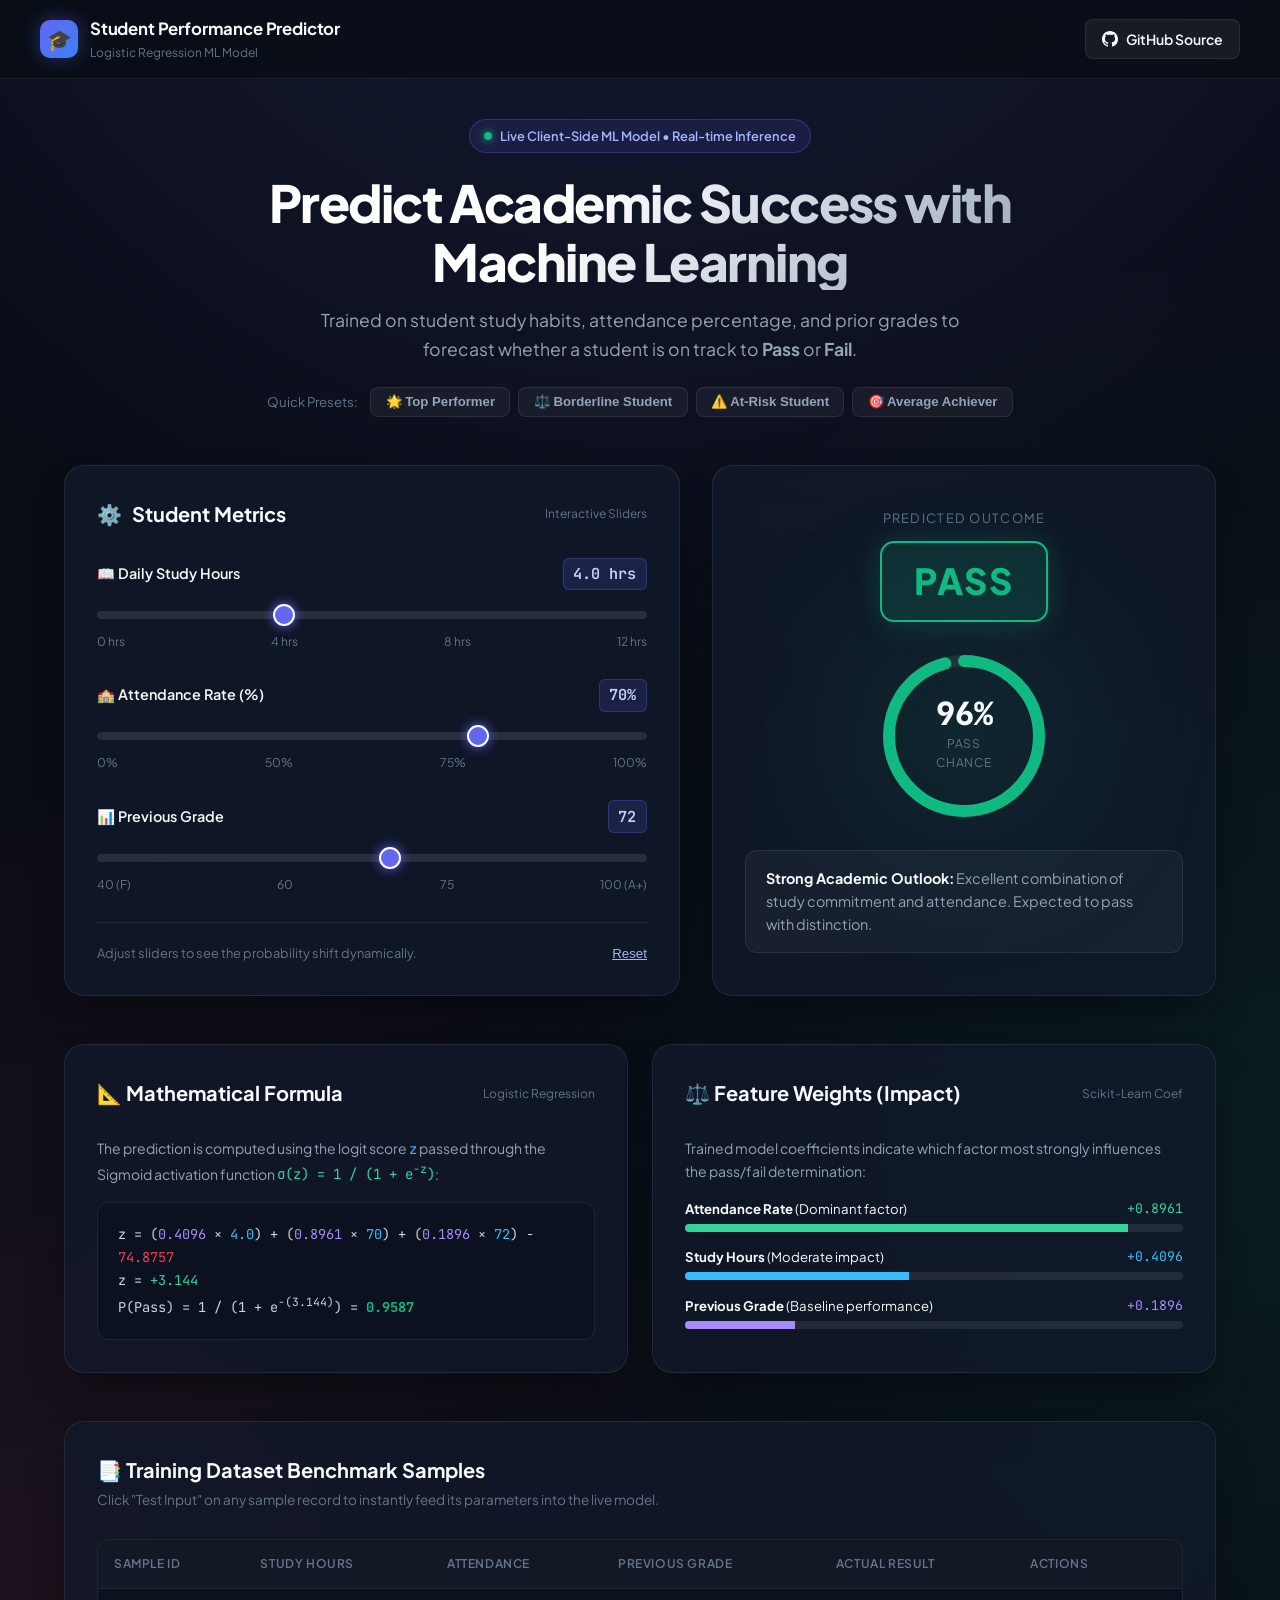
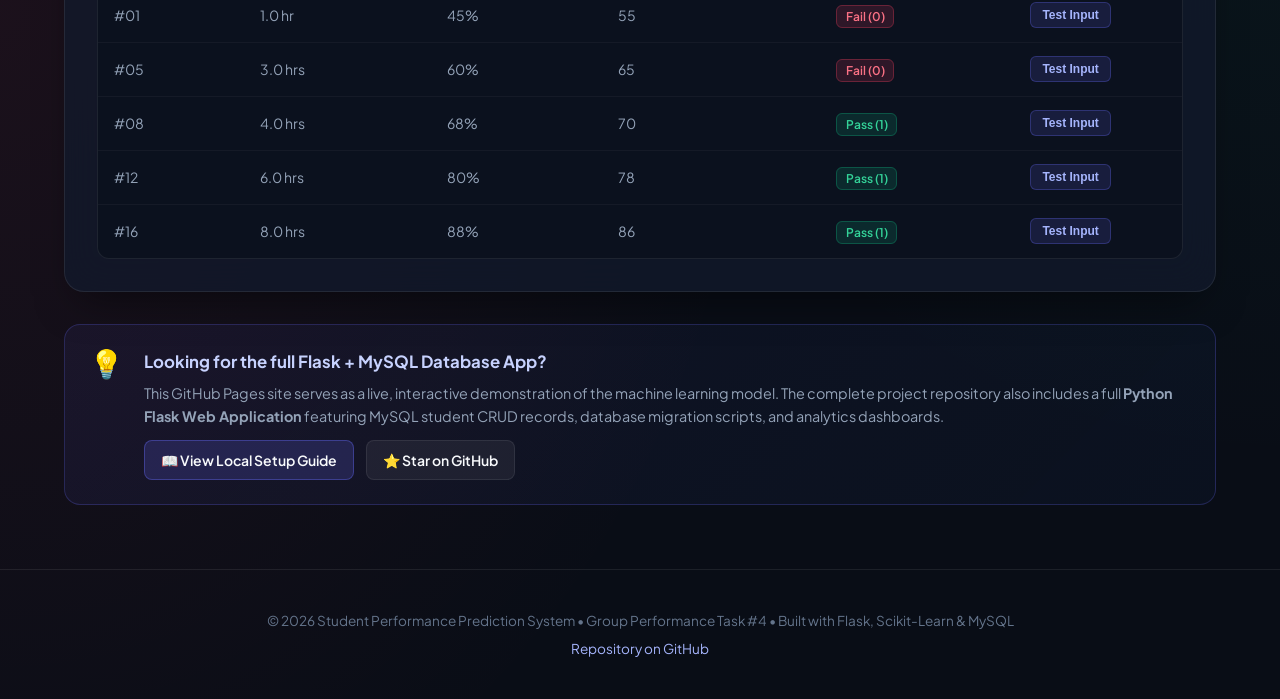
==== index.html @ 63a88fae "Add interactive ML live demo for GitHub Pages" ====
<!DOCTYPE html>
<html lang="en">
<head>
    <meta charset="UTF-8">
    <meta name="viewport" content="width=device-width, initial-scale=1.0">
    <title>Student Performance Prediction System | Live Interactive Demo</title>
    <meta name="description" content="Interactive browser demo of the Student Performance Prediction System powered by Scikit-Learn Logistic Regression.">
    <!-- Google Fonts -->
    <link rel="preconnect" href="https://fonts.googleapis.com">
    <link rel="preconnect" href="https://fonts.gstatic.com" crossorigin>
    <link href="https://fonts.googleapis.com/css2?family=Plus+Jakarta+Sans:wght@300;400;500;600;700;800&family=JetBrains+Mono:wght@400;500;600&display=swap" rel="stylesheet">
    <style>
        :root {
            --bg-base: #090d16;
            --bg-card: rgba(18, 26, 44, 0.75);
            --bg-card-hover: rgba(26, 37, 63, 0.85);
            --border-card: rgba(255, 255, 255, 0.08);
            --border-highlight: rgba(99, 102, 241, 0.35);
            --text-primary: #f8fafc;
            --text-secondary: #94a3b8;
            --text-muted: #64748b;
            --accent-primary: #6366f1;
            --accent-primary-hover: #4f46e5;
            --accent-glow: rgba(99, 102, 241, 0.3);
            --pass-color: #10b981;
            --pass-glow: rgba(16, 185, 129, 0.25);
            --fail-color: #f43f5e;
            --fail-glow: rgba(244, 63, 94, 0.25);
            --warning-color: #f59e0b;
        }

        * {
            box-sizing: border-box;
            margin: 0;
            padding: 0;
        }

        body {
            font-family: 'Plus Jakarta Sans', sans-serif;
            background-color: var(--bg-base);
            color: var(--text-primary);
            min-height: 100vh;
            line-height: 1.6;
            overflow-x: hidden;
            position: relative;
            background-image: 
                radial-gradient(ellipse 80% 50% at 50% -20%, rgba(99, 102, 241, 0.18), transparent),
                radial-gradient(ellipse 60% 40% at 100% 50%, rgba(16, 185, 129, 0.08), transparent),
                radial-gradient(ellipse 60% 40% at 0% 70%, rgba(244, 63, 94, 0.08), transparent);
        }

        /* Top Bar */
        .top-navbar {
            backdrop-filter: blur(16px);
            background: rgba(9, 13, 22, 0.85);
            border-bottom: 1px solid var(--border-card);
            position: sticky;
            top: 0;
            z-index: 100;
            padding: 1rem 1.5rem;
        }

        .nav-container {
            max-width: 1200px;
            margin: 0 auto;
            display: flex;
            align-items: center;
            justify-content: space-between;
            gap: 1rem;
        }

        .brand-badge {
            display: flex;
            align-items: center;
            gap: 0.75rem;
            text-decoration: none;
            color: var(--text-primary);
        }

        .brand-icon {
            width: 38px;
            height: 38px;
            border-radius: 10px;
            background: linear-gradient(135deg, #6366f1, #3b82f6);
            display: flex;
            align-items: center;
            justify-content: center;
            font-size: 1.25rem;
            box-shadow: 0 0 20px rgba(99, 102, 241, 0.4);
        }

        .brand-name {
            font-size: 1.05rem;
            font-weight: 700;
            letter-spacing: -0.01em;
        }

        .nav-actions {
            display: flex;
            align-items: center;
            gap: 0.75rem;
        }

        .btn-gh {
            display: inline-flex;
            align-items: center;
            gap: 0.5rem;
            padding: 0.5rem 1rem;
            font-size: 0.875rem;
            font-weight: 600;
            border-radius: 8px;
            background: rgba(255, 255, 255, 0.06);
            border: 1px solid var(--border-card);
            color: var(--text-primary);
            text-decoration: none;
            transition: all 0.2s ease;
        }

        .btn-gh:hover {
            background: rgba(255, 255, 255, 0.12);
            border-color: rgba(255, 255, 255, 0.2);
            transform: translateY(-1px);
        }

        /* Container */
        .page-container {
            max-width: 1200px;
            margin: 0 auto;
            padding: 2.5rem 1.5rem 4rem;
        }

        /* Hero */
        .hero-banner {
            text-align: center;
            max-width: 780px;
            margin: 0 auto 3rem;
        }

        .pill-badge {
            display: inline-flex;
            align-items: center;
            gap: 0.5rem;
            padding: 0.35rem 0.9rem;
            background: rgba(99, 102, 241, 0.12);
            border: 1px solid rgba(99, 102, 241, 0.3);
            border-radius: 9999px;
            font-size: 0.8rem;
            font-weight: 600;
            color: #a5b4fc;
            margin-bottom: 1.25rem;
        }

        .pill-dot {
            width: 8px;
            height: 8px;
            border-radius: 50%;
            background: #10b981;
            box-shadow: 0 0 10px #10b981;
            animation: pulse-dot 2s infinite;
        }

        @keyframes pulse-dot {
            0%, 100% { opacity: 1; transform: scale(1); }
            50% { opacity: 0.5; transform: scale(0.85); }
        }

        .hero-title {
            font-size: clamp(2rem, 4vw, 3.25rem);
            font-weight: 800;
            letter-spacing: -0.03em;
            line-height: 1.15;
            margin-bottom: 1rem;
            background: linear-gradient(135deg, #ffffff 40%, #94a3b8 100%);
            -webkit-background-clip: text;
            -webkit-text-fill-color: transparent;
        }

        .hero-subtitle {
            font-size: 1.1rem;
            color: var(--text-secondary);
            max-width: 650px;
            margin: 0 auto 1.5rem;
        }

        /* Preset Chips */
        .presets-row {
            display: flex;
            align-items: center;
            justify-content: center;
            flex-wrap: wrap;
            gap: 0.5rem;
            margin-top: 1rem;
        }

        .preset-chip {
            padding: 0.4rem 0.9rem;
            font-size: 0.825rem;
            font-weight: 600;
            border-radius: 8px;
            background: rgba(255, 255, 255, 0.05);
            border: 1px solid var(--border-card);
            color: var(--text-secondary);
            cursor: pointer;
            transition: all 0.2s ease;
        }

        .preset-chip:hover {
            background: rgba(99, 102, 241, 0.15);
            border-color: var(--accent-primary);
            color: var(--text-primary);
            transform: translateY(-1px);
        }

        /* Main Predictor Grid */
        .predictor-grid {
            display: grid;
            grid-template-columns: 1.1fr 0.9fr;
            gap: 2rem;
            margin-bottom: 3rem;
        }

        @media (max-width: 900px) {
            .predictor-grid {
                grid-template-columns: 1fr;
            }
        }

        /* Glass Cards */
        .glass-card {
            background: var(--bg-card);
            backdrop-filter: blur(20px);
            border: 1px solid var(--border-card);
            border-radius: 20px;
            padding: 2rem;
            box-shadow: 0 20px 40px -15px rgba(0, 0, 0, 0.5);
            position: relative;
            transition: border-color 0.3s ease;
        }

        .glass-card:hover {
            border-color: var(--border-highlight);
        }

        .card-header {
            display: flex;
            align-items: center;
            justify-content: space-between;
            margin-bottom: 1.75rem;
        }

        .card-title {
            font-size: 1.25rem;
            font-weight: 700;
            display: flex;
            align-items: center;
            gap: 0.6rem;
        }

        /* Slider Input Groups */
        .input-group {
            margin-bottom: 1.75rem;
        }

        .input-header {
            display: flex;
            justify-content: space-between;
            align-items: baseline;
            margin-bottom: 0.6rem;
        }

        .input-label {
            font-size: 0.9rem;
            font-weight: 600;
            color: var(--text-primary);
            display: flex;
            align-items: center;
            gap: 0.4rem;
        }

        .input-value-badge {
            font-family: 'JetBrains Mono', monospace;
            font-size: 0.95rem;
            font-weight: 600;
            padding: 0.2rem 0.6rem;
            border-radius: 6px;
            background: rgba(99, 102, 241, 0.15);
            color: #c7d2fe;
            border: 1px solid rgba(99, 102, 241, 0.3);
        }

        .range-slider {
            -webkit-appearance: none;
            width: 100%;
            height: 8px;
            border-radius: 4px;
            background: rgba(255, 255, 255, 0.1);
            outline: none;
            cursor: pointer;
            transition: background 0.2s;
        }

        .range-slider::-webkit-slider-thumb {
            -webkit-appearance: none;
            appearance: none;
            width: 22px;
            height: 22px;
            border-radius: 50%;
            background: var(--accent-primary);
            box-shadow: 0 0 12px var(--accent-primary);
            cursor: pointer;
            border: 2px solid #ffffff;
            transition: transform 0.1s ease, box-shadow 0.2s ease;
        }

        .range-slider::-webkit-slider-thumb:hover {
            transform: scale(1.15);
            box-shadow: 0 0 18px var(--accent-primary);
        }

        .slider-scale {
            display: flex;
            justify-content: space-between;
            font-size: 0.75rem;
            color: var(--text-muted);
            margin-top: 0.4rem;
        }

        /* Result Card */
        .result-card {
            display: flex;
            flex-direction: column;
            justify-content: center;
            align-items: center;
            text-align: center;
            position: relative;
            overflow: hidden;
        }

        .result-glow {
            position: absolute;
            width: 250px;
            height: 250px;
            border-radius: 50%;
            top: 50%;
            left: 50%;
            transform: translate(-50%, -50%);
            filter: blur(80px);
            z-index: 0;
            pointer-events: none;
            transition: background 0.5s ease;
        }

        .result-content {
            position: relative;
            z-index: 1;
            width: 100%;
        }

        .status-badge {
            display: inline-block;
            font-size: 2.25rem;
            font-weight: 800;
            letter-spacing: 0.05em;
            text-transform: uppercase;
            padding: 0.6rem 2rem;
            border-radius: 14px;
            margin-bottom: 1.5rem;
            transition: all 0.3s cubic-bezier(0.34, 1.56, 0.64, 1);
        }

        .status-pass {
            background: rgba(16, 185, 129, 0.15);
            border: 2px solid var(--pass-color);
            color: var(--pass-color);
            box-shadow: 0 0 30px var(--pass-glow);
        }

        .status-fail {
            background: rgba(244, 63, 94, 0.15);
            border: 2px solid var(--fail-color);
            color: var(--fail-color);
            box-shadow: 0 0 30px var(--fail-glow);
        }

        /* Circular Meter */
        .meter-container {
            position: relative;
            width: 180px;
            height: 180px;
            margin: 0 auto 1.5rem;
        }

        .meter-svg {
            transform: rotate(-90deg);
            width: 180px;
            height: 180px;
        }

        .meter-bg {
            fill: none;
            stroke: rgba(255, 255, 255, 0.08);
            stroke-width: 12;
        }

        .meter-progress {
            fill: none;
            stroke-width: 12;
            stroke-linecap: round;
            stroke-dasharray: 471;
            stroke-dashoffset: 471;
            transition: stroke-dashoffset 0.6s ease, stroke 0.3s ease;
        }

        .meter-center {
            position: absolute;
            top: 50%;
            left: 50%;
            transform: translate(-50%, -50%);
            display: flex;
            flex-direction: column;
            align-items: center;
        }

        .meter-percent {
            font-size: 2rem;
            font-weight: 800;
            font-family: 'JetBrains Mono', monospace;
            line-height: 1;
        }

        .meter-caption {
            font-size: 0.75rem;
            color: var(--text-muted);
            text-transform: uppercase;
            letter-spacing: 0.08em;
            margin-top: 0.3rem;
        }

        .recommendation-box {
            background: rgba(255, 255, 255, 0.04);
            border: 1px solid var(--border-card);
            border-radius: 12px;
            padding: 1rem 1.25rem;
            font-size: 0.9rem;
            color: var(--text-secondary);
            margin-top: 1rem;
            text-align: left;
        }

        .recommendation-box strong {
            color: var(--text-primary);
        }

        /* Formula & Weights Section */
        .details-grid {
            display: grid;
            grid-template-columns: 1fr 1fr;
            gap: 1.5rem;
            margin-bottom: 3rem;
        }

        @media (max-width: 768px) {
            .details-grid {
                grid-template-columns: 1fr;
            }
        }

        .code-box {
            font-family: 'JetBrains Mono', monospace;
            background: #0b111e;
            border: 1px solid var(--border-card);
            border-radius: 12px;
            padding: 1.25rem;
            font-size: 0.85rem;
            color: #cbd5e1;
            line-height: 1.7;
            overflow-x: auto;
        }

        .code-hl-var { color: #38bdf8; }
        .code-hl-val { color: #a78bfa; }
        .code-hl-op { color: #f43f5e; }
        .code-hl-fn { color: #34d399; }

        /* Dataset Table */
        .table-container {
            overflow-x: auto;
            border-radius: 12px;
            border: 1px solid var(--border-card);
            background: #0b111e;
        }

        table {
            width: 100%;
            border-collapse: collapse;
            text-align: left;
            font-size: 0.875rem;
        }

        th {
            background: rgba(255, 255, 255, 0.03);
            color: var(--text-muted);
            font-weight: 600;
            padding: 0.9rem 1rem;
            border-bottom: 1px solid var(--border-card);
            text-transform: uppercase;
            font-size: 0.75rem;
            letter-spacing: 0.05em;
        }

        td {
            padding: 0.85rem 1rem;
            border-bottom: 1px solid rgba(255, 255, 255, 0.04);
            color: var(--text-secondary);
        }

        tr:last-child td {
            border-bottom: none;
        }

        tr:hover td {
            background: rgba(255, 255, 255, 0.02);
        }

        .badge-pill-sm {
            padding: 0.2rem 0.55rem;
            border-radius: 6px;
            font-size: 0.75rem;
            font-weight: 600;
        }

        .badge-pass { background: rgba(16, 185, 129, 0.15); color: #34d399; border: 1px solid rgba(16, 185, 129, 0.3); }
        .badge-fail { background: rgba(244, 63, 94, 0.15); color: #fb7185; border: 1px solid rgba(244, 63, 94, 0.3); }

        .btn-test-row {
            padding: 0.3rem 0.7rem;
            border-radius: 6px;
            font-size: 0.75rem;
            font-weight: 600;
            background: rgba(99, 102, 241, 0.15);
            border: 1px solid rgba(99, 102, 241, 0.3);
            color: #a5b4fc;
            cursor: pointer;
            transition: all 0.2s ease;
        }

        .btn-test-row:hover {
            background: var(--accent-primary);
            color: #ffffff;
        }

        /* Architecture comparison card */
        .callout-box {
            background: linear-gradient(135deg, rgba(99, 102, 241, 0.08), rgba(59, 130, 246, 0.04));
            border: 1px solid rgba(99, 102, 241, 0.25);
            border-radius: 16px;
            padding: 1.5rem;
            margin-top: 2rem;
            display: flex;
            align-items: flex-start;
            gap: 1.25rem;
        }

        .callout-icon {
            font-size: 1.75rem;
            line-height: 1;
        }

        .callout-content h4 {
            font-size: 1.05rem;
            margin-bottom: 0.4rem;
            color: #c7d2fe;
        }

        .callout-content p {
            font-size: 0.9rem;
            color: var(--text-secondary);
            margin-bottom: 0.75rem;
        }

        footer {
            text-align: center;
            padding: 2.5rem 1rem;
            font-size: 0.85rem;
            color: var(--text-muted);
            border-top: 1px solid var(--border-card);
        }

        footer a {
            color: #a5b4fc;
            text-decoration: none;
        }

        footer a:hover {
            text-decoration: underline;
        }
    </style>
</head>
<body>

    <!-- Navigation Header -->
    <header class="top-navbar">
        <div class="nav-container">
            <a href="#" class="brand-badge">
                <div class="brand-icon">🎓</div>
                <div>
                    <div class="brand-name">Student Performance Predictor</div>
                    <div style="font-size: 0.75rem; color: var(--text-muted);">Logistic Regression ML Model</div>
                </div>
            </a>
            <div class="nav-actions">
                <a href="https://github.com/03DxD12/Student-Performance-Prediction-System" target="_blank" rel="noopener noreferrer" class="btn-gh">
                    <svg height="16" width="16" viewBox="0 0 16 16" fill="currentColor">
                        <path d="M8 0C3.58 0 0 3.58 0 8c0 3.54 2.29 6.53 5.47 7.59.4.07.55-.17.55-.38 0-.19-.01-.82-.01-1.49-2.01.37-2.53-.49-2.69-.94-.09-.23-.48-.94-.82-1.13-.28-.15-.68-.52-.01-.53.63-.01 1.08.58 1.23.82.72 1.21 1.87.87 2.33.66.07-.52.28-.87.51-1.07-1.78-.2-3.64-.89-3.64-3.95 0-.87.31-1.59.82-2.15-.08-.2-.36-1.02.08-2.12 0 0 .67-.21 2.2.82.64-.18 1.32-.27 2-.27.68 0 1.36.09 2 .27 1.53-1.04 2.2-.82 2.2-.82.44 1.1.16 1.92.08 2.12.51.56.82 1.27.82 2.15 0 3.07-1.87 3.75-3.65 3.95.29.25.54.73.54 1.48 0 1.07-.01 1.93-.01 2.2 0 .21.15.46.55.38A8.013 8.013 0 0016 8c0-4.42-3.58-8-8-8z"></path>
                    </svg>
                    GitHub Source
                </a>
            </div>
        </div>
    </header>

    <main class="page-container">
        <!-- Hero Section -->
        <section class="hero-banner">
            <div class="pill-badge">
                <span class="pill-dot"></span>
                Live Client-Side ML Model &bull; Real-time Inference
            </div>
            <h1 class="hero-title">Predict Academic Success with Machine Learning</h1>
            <p class="hero-subtitle">
                Trained on student study habits, attendance percentage, and prior grades to forecast whether a student is on track to <strong>Pass</strong> or <strong>Fail</strong>.
            </p>

            <div class="presets-row">
                <span style="font-size: 0.825rem; color: var(--text-muted); margin-right: 0.25rem;">Quick Presets:</span>
                <button class="preset-chip" onclick="applyPreset(7.5, 88, 85)">🌟 Top Performer</button>
                <button class="preset-chip" onclick="applyPreset(4.0, 70, 72)">⚖️ Borderline Student</button>
                <button class="preset-chip" onclick="applyPreset(1.5, 52, 58)">⚠️ At-Risk Student</button>
                <button class="preset-chip" onclick="applyPreset(5.0, 80, 75)">🎯 Average Achiever</button>
            </div>
        </section>

        <!-- Predictor Grid -->
        <div class="predictor-grid">
            <!-- Inputs Card -->
            <div class="glass-card">
                <div class="card-header">
                    <h2 class="card-title">
                        <span>⚙️</span> Student Metrics
                    </h2>
                    <span style="font-size: 0.75rem; color: var(--text-muted);">Interactive Sliders</span>
                </div>

                <!-- Study Hours Input -->
                <div class="input-group">
                    <div class="input-header">
                        <label class="input-label" for="studyHoursSlider">
                            📖 Daily Study Hours
                        </label>
                        <span class="input-value-badge" id="studyHoursValue">4.0 hrs</span>
                    </div>
                    <input type="range" class="range-slider" id="studyHoursSlider" min="0" max="12" step="0.5" value="4.0" oninput="updatePrediction()">
                    <div class="slider-scale">
                        <span>0 hrs</span>
                        <span>4 hrs</span>
                        <span>8 hrs</span>
                        <span>12 hrs</span>
                    </div>
                </div>

                <!-- Attendance Rate Input -->
                <div class="input-group">
                    <div class="input-header">
                        <label class="input-label" for="attendanceSlider">
                            🏫 Attendance Rate (%)
                        </label>
                        <span class="input-value-badge" id="attendanceValue">70%</span>
                    </div>
                    <input type="range" class="range-slider" id="attendanceSlider" min="0" max="100" step="1" value="70" oninput="updatePrediction()">
                    <div class="slider-scale">
                        <span>0%</span>
                        <span>50%</span>
                        <span>75%</span>
                        <span>100%</span>
                    </div>
                </div>

                <!-- Previous Grade Input -->
                <div class="input-group">
                    <div class="input-header">
                        <label class="input-label" for="gradeSlider">
                            📊 Previous Grade
                        </label>
                        <span class="input-value-badge" id="gradeValue">72</span>
                    </div>
                    <input type="range" class="range-slider" id="gradeSlider" min="40" max="100" step="1" value="72" oninput="updatePrediction()">
                    <div class="slider-scale">
                        <span>40 (F)</span>
                        <span>60</span>
                        <span>75</span>
                        <span>100 (A+)</span>
                    </div>
                </div>

                <div style="margin-top: 1.5rem; padding-top: 1.25rem; border-top: 1px solid var(--border-card); font-size: 0.8rem; color: var(--text-muted); display: flex; align-items: center; justify-content: space-between;">
                    <span>Adjust sliders to see the probability shift dynamically.</span>
                    <button onclick="applyPreset(4.0, 70, 72)" style="background: none; border: none; color: #a5b4fc; cursor: pointer; text-decoration: underline;">Reset</button>
                </div>
            </div>

            <!-- Result Card -->
            <div class="glass-card result-card" id="resultCard">
                <div class="result-glow" id="resultGlow"></div>
                <div class="result-content">
                    <div style="font-size: 0.8rem; text-transform: uppercase; letter-spacing: 0.1em; color: var(--text-muted); margin-bottom: 0.75rem;">
                        Predicted Outcome
                    </div>

                    <div class="status-badge status-pass" id="statusBadge">
                        PASS
                    </div>

                    <!-- Circular Progress Meter -->
                    <div class="meter-container">
                        <svg class="meter-svg" viewBox="0 0 180 180">
                            <circle class="meter-bg" cx="90" cy="90" r="75"></circle>
                            <circle class="meter-progress" id="meterCircle" cx="90" cy="90" r="75"></circle>
                        </svg>
                        <div class="meter-center">
                            <span class="meter-percent" id="meterPercent">87%</span>
                            <span class="meter-caption">Pass Chance</span>
                        </div>
                    </div>

                    <div class="recommendation-box" id="recommendationText">
                        <strong>Strong Outlook:</strong> Current attendance and study habits place this student safely above the passing threshold.
                    </div>
                </div>
            </div>
        </div>

        <!-- Technical Model Insights & Formula -->
        <div class="details-grid">
            <!-- Mathematical Formulation -->
            <div class="glass-card">
                <div class="card-header">
                    <h3 class="card-title">📐 Mathematical Formula</h3>
                    <span style="font-size: 0.75rem; color: var(--text-muted);">Logistic Regression</span>
                </div>
                <p style="font-size: 0.875rem; color: var(--text-secondary); margin-bottom: 1rem;">
                    The prediction is computed using the logit score <span style="font-family: 'JetBrains Mono'; color: #38bdf8;">z</span> passed through the Sigmoid activation function <span style="font-family: 'JetBrains Mono'; color: #34d399;">&sigma;(z) = 1 / (1 + e<sup>-z</sup>)</span>:
                </p>

                <div class="code-box" id="formulaBox">
                    z = (<span class="code-hl-val">0.4096</span> &times; <span class="code-hl-var" id="fHours">4.0</span>) 
                      + (<span class="code-hl-val">0.8961</span> &times; <span class="code-hl-var" id="fAtt">70</span>) 
                      + (<span class="code-hl-val">0.1896</span> &times; <span class="code-hl-var" id="fGrade">72</span>) 
                      - <span class="code-hl-op">74.8757</span><br>
                    z = <span class="code-hl-fn" id="fZValue">+3.018</span><br>
                    P(Pass) = 1 / (1 + e<sup>-(<span id="fZVal2">3.018</span>)</sup>) = <strong style="color: #10b981;" id="fProb">0.9534</strong>
                </div>
            </div>

            <!-- Feature Weights & Importance -->
            <div class="glass-card">
                <div class="card-header">
                    <h3 class="card-title">⚖️ Feature Weights (Impact)</h3>
                    <span style="font-size: 0.75rem; color: var(--text-muted);">Scikit-Learn Coef</span>
                </div>
                <p style="font-size: 0.875rem; color: var(--text-secondary); margin-bottom: 1rem;">
                    Trained model coefficients indicate which factor most strongly influences the pass/fail determination:
                </p>

                <div style="display: flex; flex-direction: column; gap: 0.9rem;">
                    <div>
                        <div style="display: flex; justify-content: space-between; font-size: 0.825rem; margin-bottom: 0.3rem;">
                            <span><strong>Attendance Rate</strong> (Dominant factor)</span>
                            <span style="font-family: 'JetBrains Mono'; color: #34d399;">+0.8961</span>
                        </div>
                        <div style="background: rgba(255,255,255,0.08); height: 8px; border-radius: 4px; overflow: hidden;">
                            <div style="background: #34d399; width: 89%; height: 100%;"></div>
                        </div>
                    </div>

                    <div>
                        <div style="display: flex; justify-content: space-between; font-size: 0.825rem; margin-bottom: 0.3rem;">
                            <span><strong>Study Hours</strong> (Moderate impact)</span>
                            <span style="font-family: 'JetBrains Mono'; color: #38bdf8;">+0.4096</span>
                        </div>
                        <div style="background: rgba(255,255,255,0.08); height: 8px; border-radius: 4px; overflow: hidden;">
                            <div style="background: #38bdf8; width: 45%; height: 100%;"></div>
                        </div>
                    </div>

                    <div>
                        <div style="display: flex; justify-content: space-between; font-size: 0.825rem; margin-bottom: 0.3rem;">
                            <span><strong>Previous Grade</strong> (Baseline performance)</span>
                            <span style="font-family: 'JetBrains Mono'; color: #a78bfa;">+0.1896</span>
                        </div>
                        <div style="background: rgba(255,255,255,0.08); height: 8px; border-radius: 4px; overflow: hidden;">
                            <div style="background: #a78bfa; width: 22%; height: 100%;"></div>
                        </div>
                    </div>
                </div>
            </div>
        </div>

        <!-- Sample Dataset Explorer -->
        <div class="glass-card" style="margin-bottom: 2rem;">
            <div class="card-header">
                <div>
                    <h3 class="card-title">📑 Training Dataset Benchmark Samples</h3>
                    <p style="font-size: 0.85rem; color: var(--text-muted); margin-top: 0.2rem;">Click "Test Input" on any sample record to instantly feed its parameters into the live model.</p>
                </div>
            </div>

            <div class="table-container">
                <table>
                    <thead>
                        <tr>
                            <th>Sample ID</th>
                            <th>Study Hours</th>
                            <th>Attendance</th>
                            <th>Previous Grade</th>
                            <th>Actual Result</th>
                            <th>Actions</th>
                        </tr>
                    </thead>
                    <tbody>
                        <tr>
                            <td>#01</td>
                            <td>1.0 hr</td>
                            <td>45%</td>
                            <td>55</td>
                            <td><span class="badge-pill-sm badge-fail">Fail (0)</span></td>
                            <td><button class="btn-test-row" onclick="applyPreset(1.0, 45, 55)">Test Input</button></td>
                        </tr>
                        <tr>
                            <td>#05</td>
                            <td>3.0 hrs</td>
                            <td>60%</td>
                            <td>65</td>
                            <td><span class="badge-pill-sm badge-fail">Fail (0)</span></td>
                            <td><button class="btn-test-row" onclick="applyPreset(3.0, 60, 65)">Test Input</button></td>
                        </tr>
                        <tr>
                            <td>#08</td>
                            <td>4.0 hrs</td>
                            <td>68%</td>
                            <td>70</td>
                            <td><span class="badge-pill-sm badge-pass">Pass (1)</span></td>
                            <td><button class="btn-test-row" onclick="applyPreset(4.0, 68, 70)">Test Input</button></td>
                        </tr>
                        <tr>
                            <td>#12</td>
                            <td>6.0 hrs</td>
                            <td>80%</td>
                            <td>78</td>
                            <td><span class="badge-pill-sm badge-pass">Pass (1)</span></td>
                            <td><button class="btn-test-row" onclick="applyPreset(6.0, 80, 78)">Test Input</button></td>
                        </tr>
                        <tr>
                            <td>#16</td>
                            <td>8.0 hrs</td>
                            <td>88%</td>
                            <td>86</td>
                            <td><span class="badge-pill-sm badge-pass">Pass (1)</span></td>
                            <td><button class="btn-test-row" onclick="applyPreset(8.0, 88, 86)">Test Input</button></td>
                        </tr>
                    </tbody>
                </table>
            </div>
        </div>

        <!-- System Architecture Callout -->
        <div class="callout-box">
            <div class="callout-icon">💡</div>
            <div class="callout-content">
                <h4>Looking for the full Flask + MySQL Database App?</h4>
                <p>
                    This GitHub Pages site serves as a live, interactive demonstration of the machine learning model. The complete project repository also includes a full <strong>Python Flask Web Application</strong> featuring MySQL student CRUD records, database migration scripts, and analytics dashboards.
                </p>
                <div style="display: flex; gap: 0.75rem; flex-wrap: wrap;">
                    <a href="https://github.com/03DxD12/Student-Performance-Prediction-System#readme" target="_blank" rel="noopener noreferrer" class="btn-gh" style="background: rgba(99, 102, 241, 0.2); border-color: rgba(99, 102, 241, 0.4);">
                        📖 View Local Setup Guide
                    </a>
                    <a href="https://github.com/03DxD12/Student-Performance-Prediction-System" target="_blank" rel="noopener noreferrer" class="btn-gh">
                        ⭐ Star on GitHub
                    </a>
                </div>
            </div>
        </div>
    </main>

    <footer>
        <p>&copy; 2026 Student Performance Prediction System &bull; Group Performance Task #4 &bull; Built with Flask, Scikit-Learn &amp; MySQL</p>
        <p style="margin-top: 0.35rem;"><a href="https://github.com/03DxD12/Student-Performance-Prediction-System">Repository on GitHub</a></p>
    </footer>

    <!-- Interactive Prediction Logic -->
    <script>
        // Exact weights extracted from the trained model.pkl (LogisticRegression)
        const W_STUDY = 0.40955618;
        const W_ATTENDANCE = 0.89614949;
        const W_PREV_GRADE = 0.18959698;
        const INTERCEPT = -74.87567799;

        // Circumference of meter circle (r=75): 2 * pi * 75 = ~471.24
        const CIRCUMFERENCE = 2 * Math.PI * 75;

        function updatePrediction() {
            const hours = parseFloat(document.getElementById('studyHoursSlider').value);
            const attendance = parseFloat(document.getElementById('attendanceSlider').value);
            const grade = parseFloat(document.getElementById('gradeSlider').value);

            // Update badge displays
            document.getElementById('studyHoursValue').textContent = hours.toFixed(1) + ' hrs';
            document.getElementById('attendanceValue').textContent = attendance + '%';
            document.getElementById('gradeValue').textContent = grade;

            // Compute Logit z
            const z = (W_STUDY * hours) + (W_ATTENDANCE * attendance) + (W_PREV_GRADE * grade) + INTERCEPT;

            // Compute Sigmoid Probability
            const prob = 1 / (1 + Math.exp(-z));
            const percent = Math.round(prob * 100);
            const isPass = prob >= 0.5;

            // Update Meter & Status
            const statusBadge = document.getElementById('statusBadge');
            const resultGlow = document.getElementById('resultGlow');
            const meterCircle = document.getElementById('meterCircle');
            const meterPercent = document.getElementById('meterPercent');
            const recommendation = document.getElementById('recommendationText');

            meterPercent.textContent = percent + '%';

            // Offset for progress circle
            const offset = CIRCUMFERENCE - (prob * CIRCUMFERENCE);
            meterCircle.style.strokeDashoffset = offset;

            if (isPass) {
                statusBadge.textContent = 'PASS';
                statusBadge.className = 'status-badge status-pass';
                meterCircle.style.stroke = '#10b981';
                resultGlow.style.background = 'radial-gradient(circle, rgba(16, 185, 129, 0.3) 0%, transparent 70%)';

                if (attendance < 65) {
                    recommendation.innerHTML = '<strong>Caution on Attendance:</strong> The student is passing, but attendance is below 65%. Improving attendance will provide a safer margin.';
                } else if (hours < 2.5) {
                    recommendation.innerHTML = '<strong>Good Potential:</strong> Passing outcome driven by solid attendance and past grades, but increasing daily study time will maintain consistency.';
                } else {
                    recommendation.innerHTML = '<strong>Strong Academic Outlook:</strong> Excellent combination of study commitment and attendance. Expected to pass with distinction.';
                }
            } else {
                statusBadge.textContent = 'FAIL';
                statusBadge.className = 'status-badge status-fail';
                meterCircle.style.stroke = '#f43f5e';
                resultGlow.style.background = 'radial-gradient(circle, rgba(244, 63, 94, 0.3) 0%, transparent 70%)';

                if (attendance < 60) {
                    recommendation.innerHTML = '<strong>Urgent Attendance Intervention:</strong> Attendance has the highest predictive weight (+0.896). Raising attendance to at least 70% is essential.';
                } else if (hours < 3.0) {
                    recommendation.innerHTML = '<strong>Increase Study Time:</strong> Dedicating at least 3.5 to 4 hours daily to study is required to cross the passing threshold.';
                } else {
                    recommendation.innerHTML = '<strong>At-Risk Status:</strong> Comprehensive support needed in coursework and foundational review to bring grades into the passing tier.';
                }
            }

            // Update Formula Display
            document.getElementById('fHours').textContent = hours.toFixed(1);
            document.getElementById('fAtt').textContent = attendance;
            document.getElementById('fGrade').textContent = grade;
            const zStr = (z >= 0 ? '+' : '') + z.toFixed(3);
            document.getElementById('fZValue').textContent = zStr;
            document.getElementById('fZVal2').textContent = z.toFixed(3);
            const probElem = document.getElementById('fProb');
            probElem.textContent = prob.toFixed(4);
            probElem.style.color = isPass ? '#10b981' : '#f43f5e';
        }

        function applyPreset(hours, attendance, grade) {
            document.getElementById('studyHoursSlider').value = hours;
            document.getElementById('attendanceSlider').value = attendance;
            document.getElementById('gradeSlider').value = grade;
            updatePrediction();
        }

        // Initialize on page load
        document.addEventListener('DOMContentLoaded', () => {
            updatePrediction();
        });
    </script>
</body>
</html>
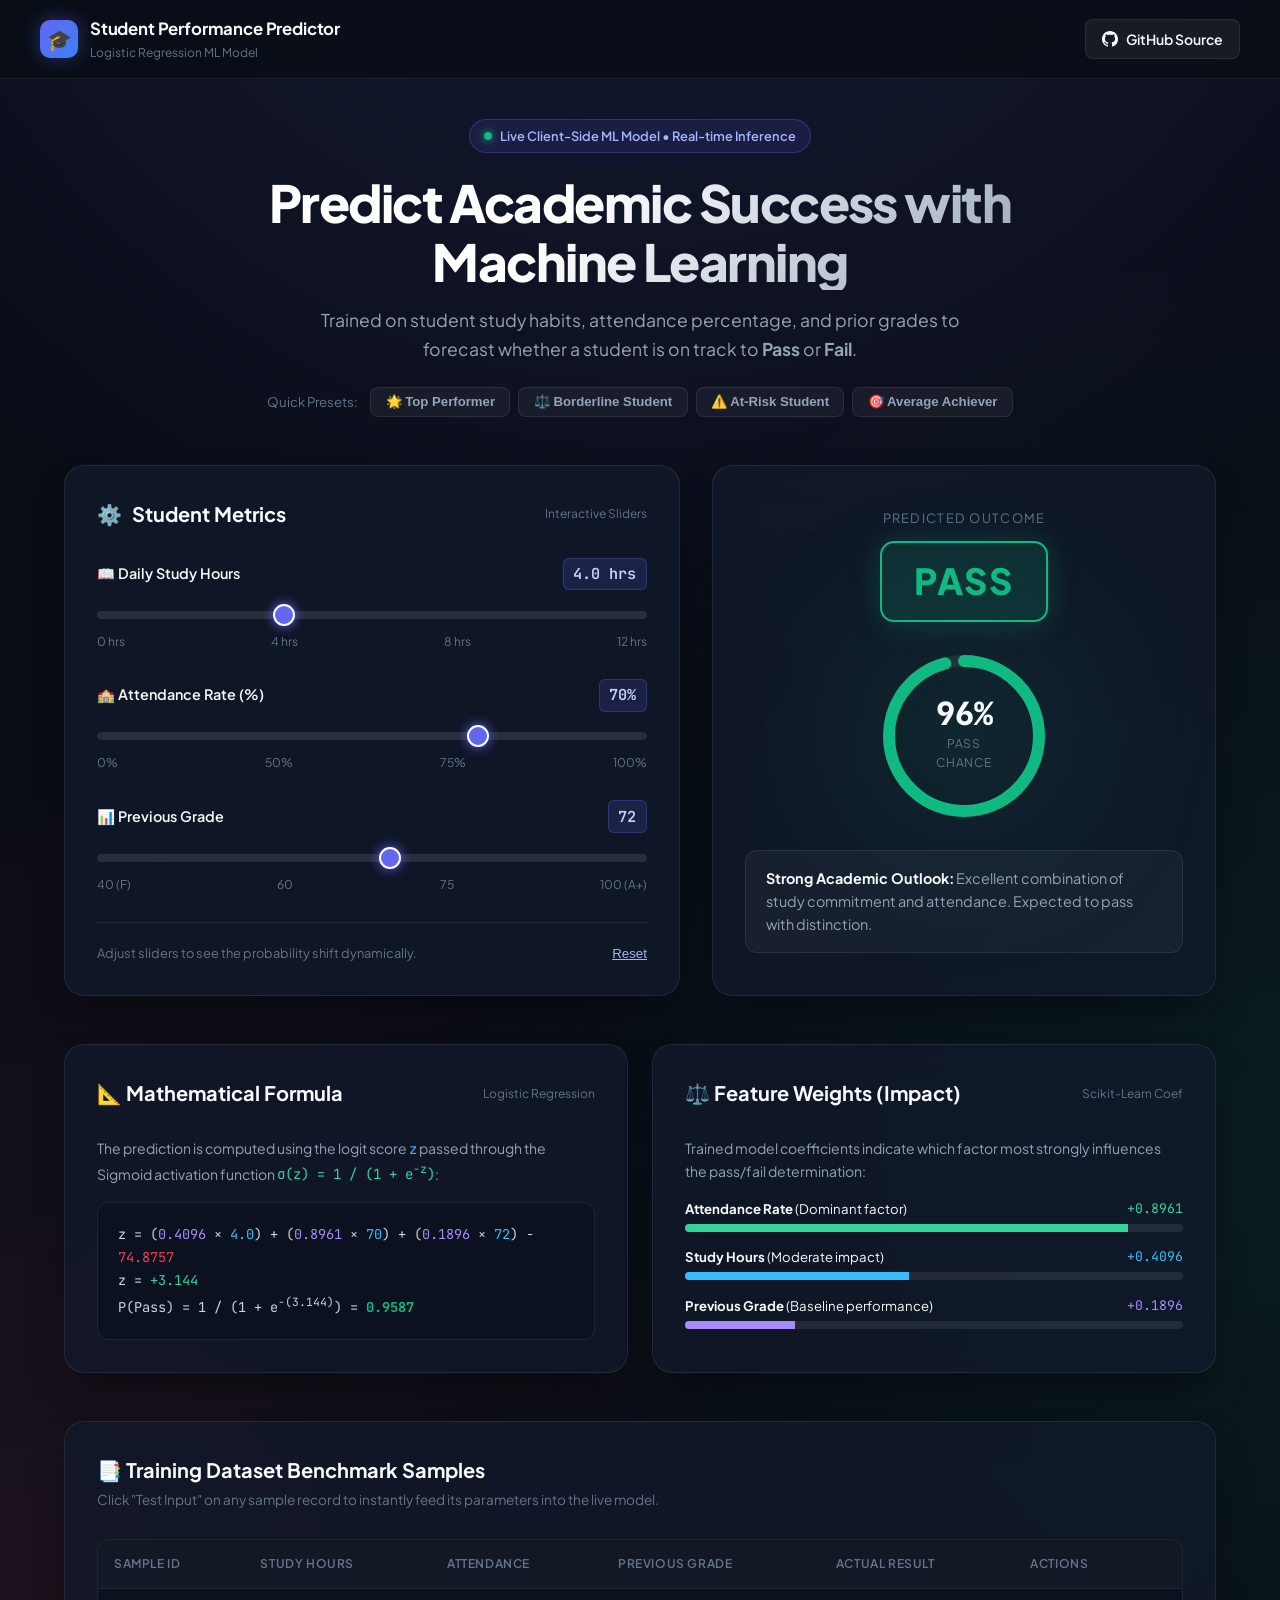
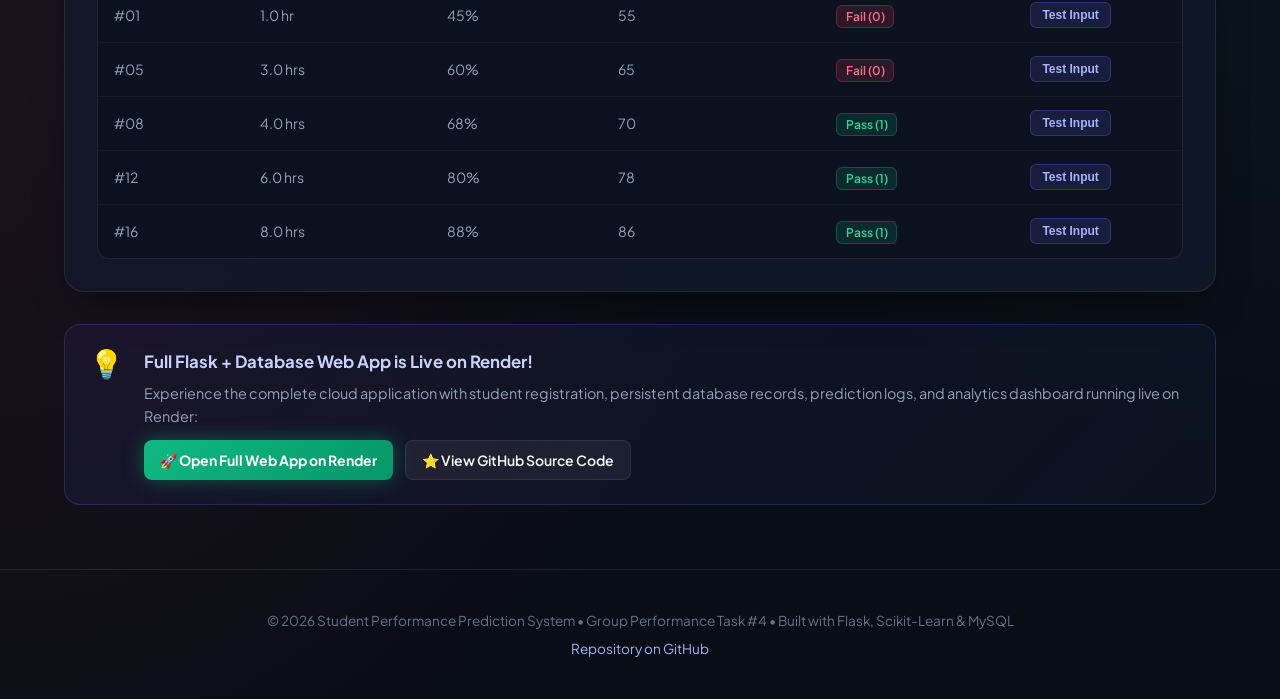
==== commit c59e7691: "Add live Render URL and badges to README and index.html" ====
--- a/index.html
+++ b/index.html
@@ -172,6 +172,7 @@
             margin-bottom: 1rem;
             background: linear-gradient(135deg, #ffffff 40%, #94a3b8 100%);
             -webkit-background-clip: text;
+            background-clip: text;
             -webkit-text-fill-color: transparent;
         }
 
@@ -290,6 +291,7 @@
 
         .range-slider {
             -webkit-appearance: none;
+            appearance: none;
             width: 100%;
             height: 8px;
             border-radius: 4px;
@@ -876,16 +878,16 @@
         <div class="callout-box">
             <div class="callout-icon">💡</div>
             <div class="callout-content">
-                <h4>Looking for the full Flask + MySQL Database App?</h4>
+                <h4>Full Flask + Database Web App is Live on Render!</h4>
                 <p>
-                    This GitHub Pages site serves as a live, interactive demonstration of the machine learning model. The complete project repository also includes a full <strong>Python Flask Web Application</strong> featuring MySQL student CRUD records, database migration scripts, and analytics dashboards.
+                    Experience the complete cloud application with student registration, persistent database records, prediction logs, and analytics dashboard running live on Render:
                 </p>
                 <div style="display: flex; gap: 0.75rem; flex-wrap: wrap;">
-                    <a href="https://github.com/03DxD12/Student-Performance-Prediction-System#readme" target="_blank" rel="noopener noreferrer" class="btn-gh" style="background: rgba(99, 102, 241, 0.2); border-color: rgba(99, 102, 241, 0.4);">
-                        📖 View Local Setup Guide
+                    <a href="https://student-performance-prediction-system-4pkl.onrender.com/" target="_blank" rel="noopener noreferrer" class="btn-gh" style="background: linear-gradient(135deg, #10b981, #059669); color: #ffffff; border: none; font-weight: 700; box-shadow: 0 0 20px rgba(16, 185, 129, 0.4);">
+                        🚀 Open Full Web App on Render
                     </a>
                     <a href="https://github.com/03DxD12/Student-Performance-Prediction-System" target="_blank" rel="noopener noreferrer" class="btn-gh">
-                        ⭐ Star on GitHub
+                        ⭐ View GitHub Source Code
                     </a>
                 </div>
             </div>
